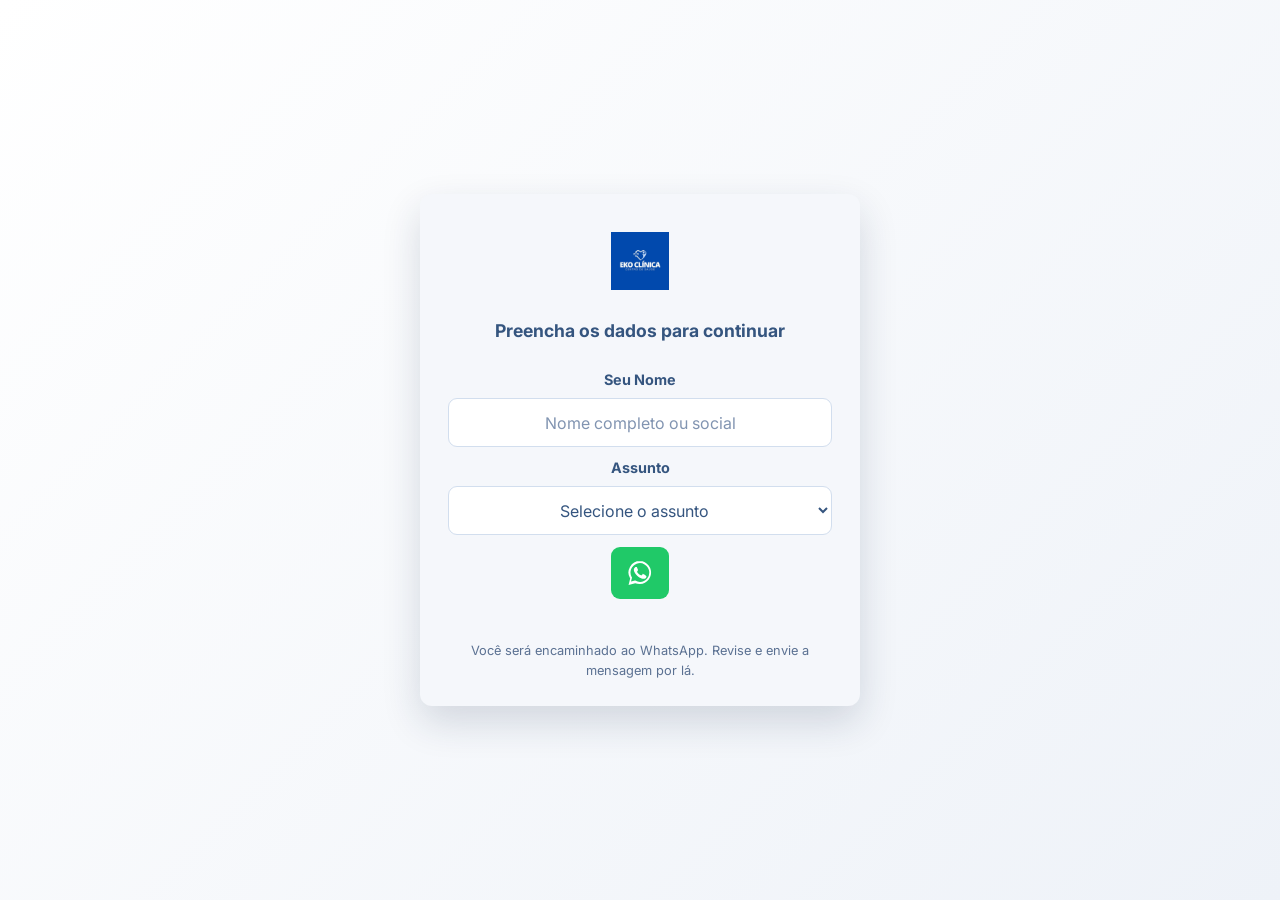
==== campanhas/index.html @ 8b2ba1c1 "Ensure shared landing page uses current form assets" ====
<!doctype html>
<html lang="pt-BR">
<head>
  <meta charset="utf-8">
  <meta name="viewport" content="width=device-width, initial-scale=1">
  <meta name="description" content="Entre em contato com a Eko Clínica e solicite informações sobre nossos serviços.">
  <meta name="theme-color" content="#f5f7fb">
  <title>Contato | Eko Clínica</title>
  <link rel="preconnect" href="https://fonts.googleapis.com">
  <link rel="preconnect" href="https://fonts.gstatic.com" crossorigin>
  <link href="https://fonts.googleapis.com/css2?family=Inter:wght@400;500;600;700;800&display=swap" rel="stylesheet">
  <link rel="stylesheet" href="assets/landing.css?v=2">
  <!-- Instalar o GTM após confirmar o container correto da Eko Clínica. -->
</head>
<body>
  <main class="landing">
    <section class="card" aria-labelledby="form-title">
      <a class="brand" href="../" aria-label="Eko Clínica">
        <img src="../logo-eko-clinica.png" alt="Eko Clínica">
      </a>
      <h1 id="form-title">Preencha os dados para continuar</h1>
      <form id="contact-form">
        <label for="name">Seu Nome</label>
        <input id="name" name="name" type="text" autocomplete="name" maxlength="80" placeholder="Nome completo ou social" required>
        <label for="subject">Assunto</label>
        <select id="subject" name="subject" required>
          <option value="">Selecione o assunto</option>
          <option value="Agendamento" data-slug="agendamento">Agendamento</option>
          <option value="Sedação" data-slug="sedacao">Sedação</option>
          <option value="Implantes" data-slug="implantes">Implantes</option>
          <option value="Aparelhos" data-slug="aparelhos">Aparelhos</option>
          <option value="Limpeza" data-slug="limpeza">Limpeza</option>
          <option value="Clareamento" data-slug="clareamento">Clareamento</option>
          <option value="Pediatria" data-slug="pediatria">Pediatria</option>
          <option value="Outras informações" data-slug="outras-informacoes">Outras informações</option>
        </select>
        <button type="submit" aria-label="Continuar pelo WhatsApp">
          <svg viewBox="0 0 32 32" aria-hidden="true"><path fill="currentColor" d="M16.02 3.2a12.3 12.3 0 0 0-10.5 18.7L3.8 28.8l7.1-1.9a12.3 12.3 0 1 0 5.1-23.7Zm0 22.3c-1.8 0-3.5-.5-5-1.4l-.4-.2-4.2 1.1 1.1-4.1-.3-.4a10 10 0 1 1 8.8 5Zm5.5-7.5c-.3-.2-1.8-.9-2.1-1s-.5-.2-.7.2-.8 1-1 1.2-.4.2-.7.1a8.2 8.2 0 0 1-2.4-1.5 9 9 0 0 1-1.7-2.1c-.2-.3 0-.5.1-.6l.5-.6c.2-.2.2-.4.3-.6s0-.4 0-.6l-1-2.3c-.2-.6-.5-.5-.7-.5h-.6c-.2 0-.6.1-.9.4s-1.2 1.2-1.2 2.8 1.2 3.2 1.4 3.4c.2.2 2.4 3.7 5.8 5.1.8.4 1.4.5 1.9.7.8.2 1.5.2 2 .1.6-.1 1.8-.8 2.1-1.5s.3-1.4.2-1.5-.3-.2-.6-.4Z"/></svg>
        </button>
        <p id="feedback" class="feedback" role="status" aria-live="polite"></p>
      </form>
      <p class="privacy">Você será encaminhado ao WhatsApp. Revise e envie a mensagem por lá.</p>
    </section>
  </main>
  <script src="assets/landing.js?v=2" defer></script>
</body>
</html>
---- campanhas/assets/landing.css ----
:root{--blue:#174a9a;--ink:#35557f;--muted:#5b7192;--line:#d2deee;--green:#20c968}
*{box-sizing:border-box}
html,body{margin:0;min-height:100%;font-family:Inter,system-ui,-apple-system,"Segoe UI",sans-serif;color:var(--ink)}
body{min-height:100vh;background:linear-gradient(135deg,#fff 0%,#eef2f8 100%)}
.landing{min-height:100vh;display:grid;place-items:center;padding:28px}
.card{width:min(100%,440px);padding:38px 28px 26px;background:#f5f7fb;border-radius:12px;box-shadow:0 16px 38px rgba(22,44,74,.16);text-align:center}
.brand{display:flex;justify-content:center;align-items:center;margin:0 auto 30px}
.brand img{display:block;width:min(100%,250px);max-height:58px;object-fit:contain}
.eyebrow{display:none}
h1{font-size:1.1rem;line-height:1.3;margin:0 0 26px;color:#35557f;font-weight:700}
.description{font-size:.95rem;line-height:1.55;color:var(--muted);margin:0 0 24px}
form{display:grid;gap:10px;text-align:center}
label{font-size:.9rem;font-weight:700;color:#35557f;margin-top:2px}
input,select{width:100%;min-height:49px;padding:12px 16px;border:1px solid var(--line);border-radius:9px;background:#fff;color:#35557f;font:inherit;text-align:center}
input::placeholder{color:#8194b1}
input:focus,select:focus{outline:3px solid rgba(67,132,210,.2);border-color:var(--blue)}
select{appearance:auto;text-align-last:center}
button{justify-self:center;width:58px;height:52px;border:0;border-radius:9px;background:var(--green);color:#fff;display:grid;place-items:center;cursor:pointer;margin-top:2px}
button:hover{background:#18b65a}
button:focus-visible{outline:3px solid #8bb8ec;outline-offset:3px}
button svg{width:30px;height:30px}
.feedback{min-height:1.2em;margin:0;color:#a52b2b;font-size:.85rem}
.privacy{font-size:.8rem;line-height:1.5;color:#5b7192;margin:16px 0 0}
@media(max-width:480px){.landing{padding:16px}.card{padding:30px 20px 22px}}
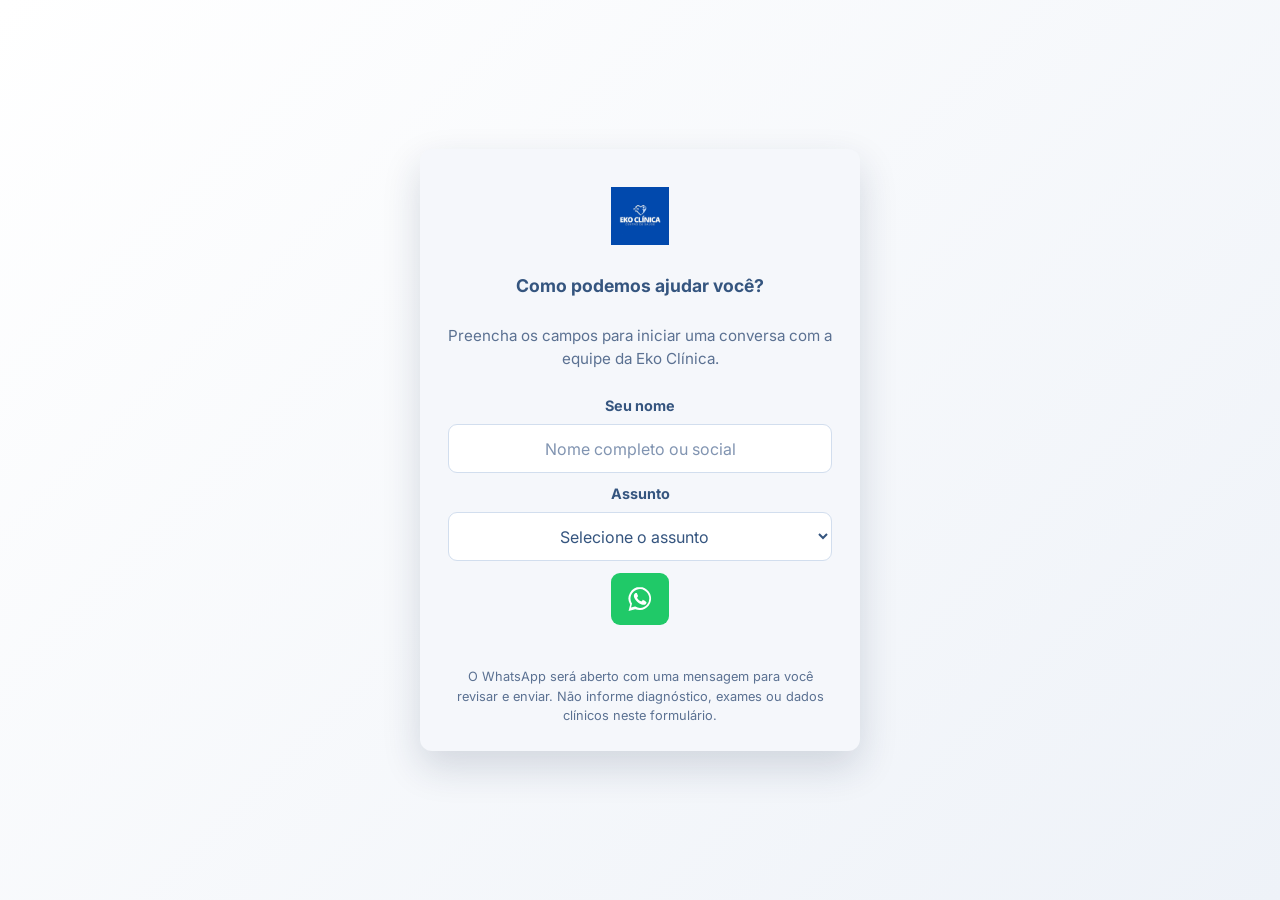
==== commit 51444abb: "Rebuild Eko Clínica campaign landing without embedded Google tracking" ====
--- a/campanhas/index.html
+++ b/campanhas/index.html
@@ -3,14 +3,14 @@
 <head>
   <meta charset="utf-8">
   <meta name="viewport" content="width=device-width, initial-scale=1">
-  <meta name="description" content="Entre em contato com a Eko Clínica e solicite informações sobre nossos serviços.">
+  <meta name="description" content="Fale com a equipe da Eko Clínica e solicite informações sobre nossos atendimentos.">
   <meta name="theme-color" content="#f5f7fb">
   <title>Contato | Eko Clínica</title>
   <link rel="preconnect" href="https://fonts.googleapis.com">
   <link rel="preconnect" href="https://fonts.gstatic.com" crossorigin>
   <link href="https://fonts.googleapis.com/css2?family=Inter:wght@400;500;600;700;800&display=swap" rel="stylesheet">
-  <link rel="stylesheet" href="assets/landing.css?v=2">
-  <!-- Instalar o GTM após confirmar o container correto da Eko Clínica. -->
+  <link rel="stylesheet" href="assets/landing.css?v=3">
+  <!-- Esta página permanece sem Google tag e sem Google Tag Manager. -->
 </head>
 <body>
   <main class="landing">
@@ -18,30 +18,30 @@
       <a class="brand" href="../" aria-label="Eko Clínica">
         <img src="../logo-eko-clinica.png" alt="Eko Clínica">
       </a>
-      <h1 id="form-title">Preencha os dados para continuar</h1>
+      <h1 id="form-title">Como podemos ajudar você?</h1>
+      <p class="description">Preencha os campos para iniciar uma conversa com a equipe da Eko Clínica.</p>
       <form id="contact-form">
-        <label for="name">Seu Nome</label>
+        <label for="name">Seu nome</label>
         <input id="name" name="name" type="text" autocomplete="name" maxlength="80" placeholder="Nome completo ou social" required>
         <label for="subject">Assunto</label>
         <select id="subject" name="subject" required>
           <option value="">Selecione o assunto</option>
-          <option value="Agendamento" data-slug="agendamento">Agendamento</option>
-          <option value="Sedação" data-slug="sedacao">Sedação</option>
-          <option value="Implantes" data-slug="implantes">Implantes</option>
-          <option value="Aparelhos" data-slug="aparelhos">Aparelhos</option>
-          <option value="Limpeza" data-slug="limpeza">Limpeza</option>
-          <option value="Clareamento" data-slug="clareamento">Clareamento</option>
-          <option value="Pediatria" data-slug="pediatria">Pediatria</option>
-          <option value="Outras informações" data-slug="outras-informacoes">Outras informações</option>
+          <option value="Agendamento">Agendamento</option>
+          <option value="Sedação consciente">Sedação consciente</option>
+          <option value="Implantes dentários">Implantes dentários</option>
+          <option value="Aparelhos dentários">Aparelhos dentários</option>
+          <option value="Facetas em resina">Facetas em resina</option>
+          <option value="Limpeza e clareamento">Limpeza e clareamento</option>
+          <option value="Outras informações">Outras informações</option>
         </select>
         <button type="submit" aria-label="Continuar pelo WhatsApp">
           <svg viewBox="0 0 32 32" aria-hidden="true"><path fill="currentColor" d="M16.02 3.2a12.3 12.3 0 0 0-10.5 18.7L3.8 28.8l7.1-1.9a12.3 12.3 0 1 0 5.1-23.7Zm0 22.3c-1.8 0-3.5-.5-5-1.4l-.4-.2-4.2 1.1 1.1-4.1-.3-.4a10 10 0 1 1 8.8 5Zm5.5-7.5c-.3-.2-1.8-.9-2.1-1s-.5-.2-.7.2-.8 1-1 1.2-.4.2-.7.1a8.2 8.2 0 0 1-2.4-1.5 9 9 0 0 1-1.7-2.1c-.2-.3 0-.5.1-.6l.5-.6c.2-.2.2-.4.3-.6s0-.4 0-.6l-1-2.3c-.2-.6-.5-.5-.7-.5h-.6c-.2 0-.6.1-.9.4s-1.2 1.2-1.2 2.8 1.2 3.2 1.4 3.4c.2.2 2.4 3.7 5.8 5.1.8.4 1.4.5 1.9.7.8.2 1.5.2 2 .1.6-.1 1.8-.8 2.1-1.5s.3-1.4.2-1.5-.3-.2-.6-.4Z"/></svg>
         </button>
         <p id="feedback" class="feedback" role="status" aria-live="polite"></p>
       </form>
-      <p class="privacy">Você será encaminhado ao WhatsApp. Revise e envie a mensagem por lá.</p>
+      <p class="privacy">O WhatsApp será aberto com uma mensagem para você revisar e enviar. Não informe diagnóstico, exames ou dados clínicos neste formulário.</p>
     </section>
   </main>
-  <script src="assets/landing.js?v=2" defer></script>
+  <script src="assets/landing.js?v=3" defer></script>
 </body>
-</html>+</html>
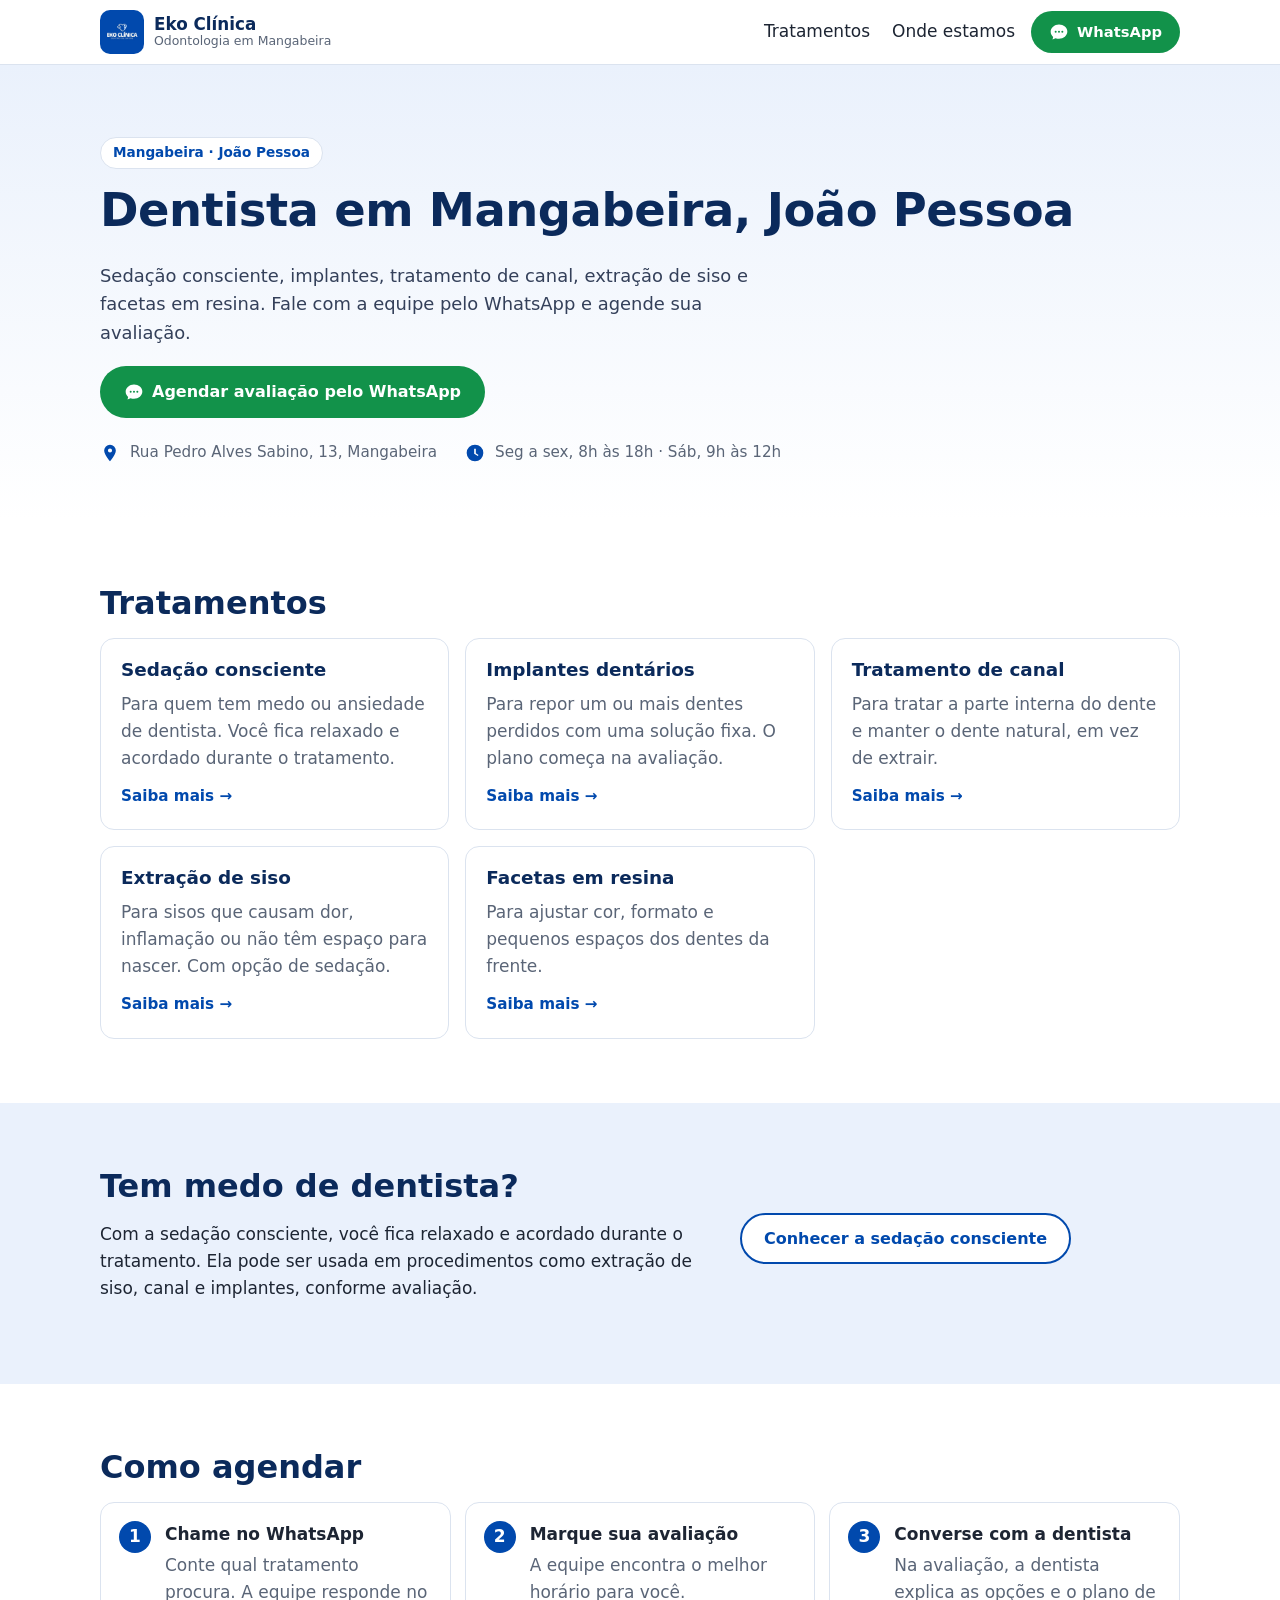
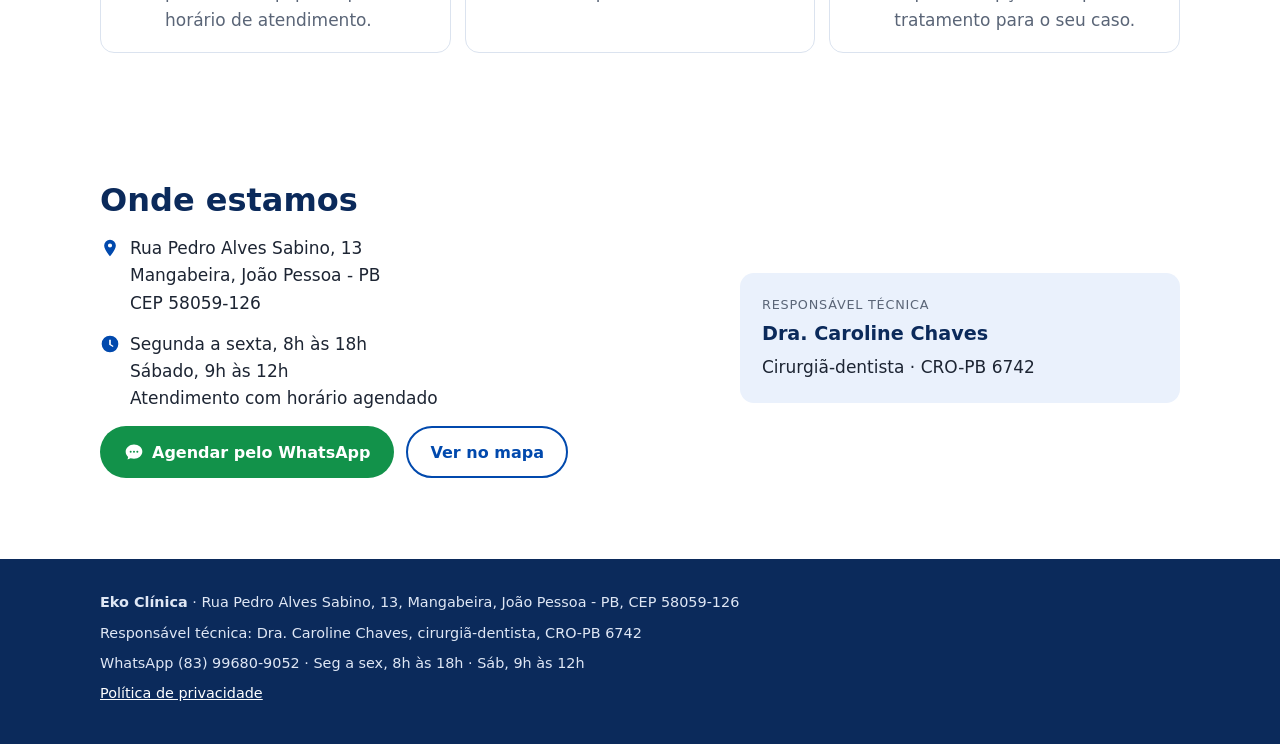
==== commit 839b6bc6: "Reescreve o site da Eko Clínica do zero Página principal (dentista em Mangabeira), páginas de sedaçã" ====
--- a/campanhas/index.html
+++ b/campanhas/index.html
@@ -1,47 +1,8 @@
 <!doctype html>
-<html lang="pt-BR">
-<head>
-  <meta charset="utf-8">
-  <meta name="viewport" content="width=device-width, initial-scale=1">
-  <meta name="description" content="Fale com a equipe da Eko Clínica e solicite informações sobre nossos atendimentos.">
-  <meta name="theme-color" content="#f5f7fb">
-  <title>Contato | Eko Clínica</title>
-  <link rel="preconnect" href="https://fonts.googleapis.com">
-  <link rel="preconnect" href="https://fonts.gstatic.com" crossorigin>
-  <link href="https://fonts.googleapis.com/css2?family=Inter:wght@400;500;600;700;800&display=swap" rel="stylesheet">
-  <link rel="stylesheet" href="assets/landing.css?v=3">
-  <!-- Esta página permanece sem Google tag e sem Google Tag Manager. -->
-</head>
-<body>
-  <main class="landing">
-    <section class="card" aria-labelledby="form-title">
-      <a class="brand" href="../" aria-label="Eko Clínica">
-        <img src="../logo-eko-clinica.png" alt="Eko Clínica">
-      </a>
-      <h1 id="form-title">Como podemos ajudar você?</h1>
-      <p class="description">Preencha os campos para iniciar uma conversa com a equipe da Eko Clínica.</p>
-      <form id="contact-form">
-        <label for="name">Seu nome</label>
-        <input id="name" name="name" type="text" autocomplete="name" maxlength="80" placeholder="Nome completo ou social" required>
-        <label for="subject">Assunto</label>
-        <select id="subject" name="subject" required>
-          <option value="">Selecione o assunto</option>
-          <option value="Agendamento">Agendamento</option>
-          <option value="Sedação consciente">Sedação consciente</option>
-          <option value="Implantes dentários">Implantes dentários</option>
-          <option value="Aparelhos dentários">Aparelhos dentários</option>
-          <option value="Facetas em resina">Facetas em resina</option>
-          <option value="Limpeza e clareamento">Limpeza e clareamento</option>
-          <option value="Outras informações">Outras informações</option>
-        </select>
-        <button type="submit" aria-label="Continuar pelo WhatsApp">
-          <svg viewBox="0 0 32 32" aria-hidden="true"><path fill="currentColor" d="M16.02 3.2a12.3 12.3 0 0 0-10.5 18.7L3.8 28.8l7.1-1.9a12.3 12.3 0 1 0 5.1-23.7Zm0 22.3c-1.8 0-3.5-.5-5-1.4l-.4-.2-4.2 1.1 1.1-4.1-.3-.4a10 10 0 1 1 8.8 5Zm5.5-7.5c-.3-.2-1.8-.9-2.1-1s-.5-.2-.7.2-.8 1-1 1.2-.4.2-.7.1a8.2 8.2 0 0 1-2.4-1.5 9 9 0 0 1-1.7-2.1c-.2-.3 0-.5.1-.6l.5-.6c.2-.2.2-.4.3-.6s0-.4 0-.6l-1-2.3c-.2-.6-.5-.5-.7-.5h-.6c-.2 0-.6.1-.9.4s-1.2 1.2-1.2 2.8 1.2 3.2 1.4 3.4c.2.2 2.4 3.7 5.8 5.1.8.4 1.4.5 1.9.7.8.2 1.5.2 2 .1.6-.1 1.8-.8 2.1-1.5s.3-1.4.2-1.5-.3-.2-.6-.4Z"/></svg>
-        </button>
-        <p id="feedback" class="feedback" role="status" aria-live="polite"></p>
-      </form>
-      <p class="privacy">O WhatsApp será aberto com uma mensagem para você revisar e enviar. Não informe diagnóstico, exames ou dados clínicos neste formulário.</p>
-    </section>
-  </main>
-  <script src="assets/landing.js?v=3" defer></script>
-</body>
-</html>
+<html lang="pt-BR"><head><meta charset="utf-8">
+<meta name="robots" content="noindex">
+<link rel="canonical" href="https://ekoversobr.github.io/ekoclinica/">
+<script>location.replace("../" + location.search + location.hash);</script>
+<meta http-equiv="refresh" content="0; url=../">
+<title>Eko Clínica</title></head>
+<body><p><a href="../">Eko Clínica</a></p></body></html>
